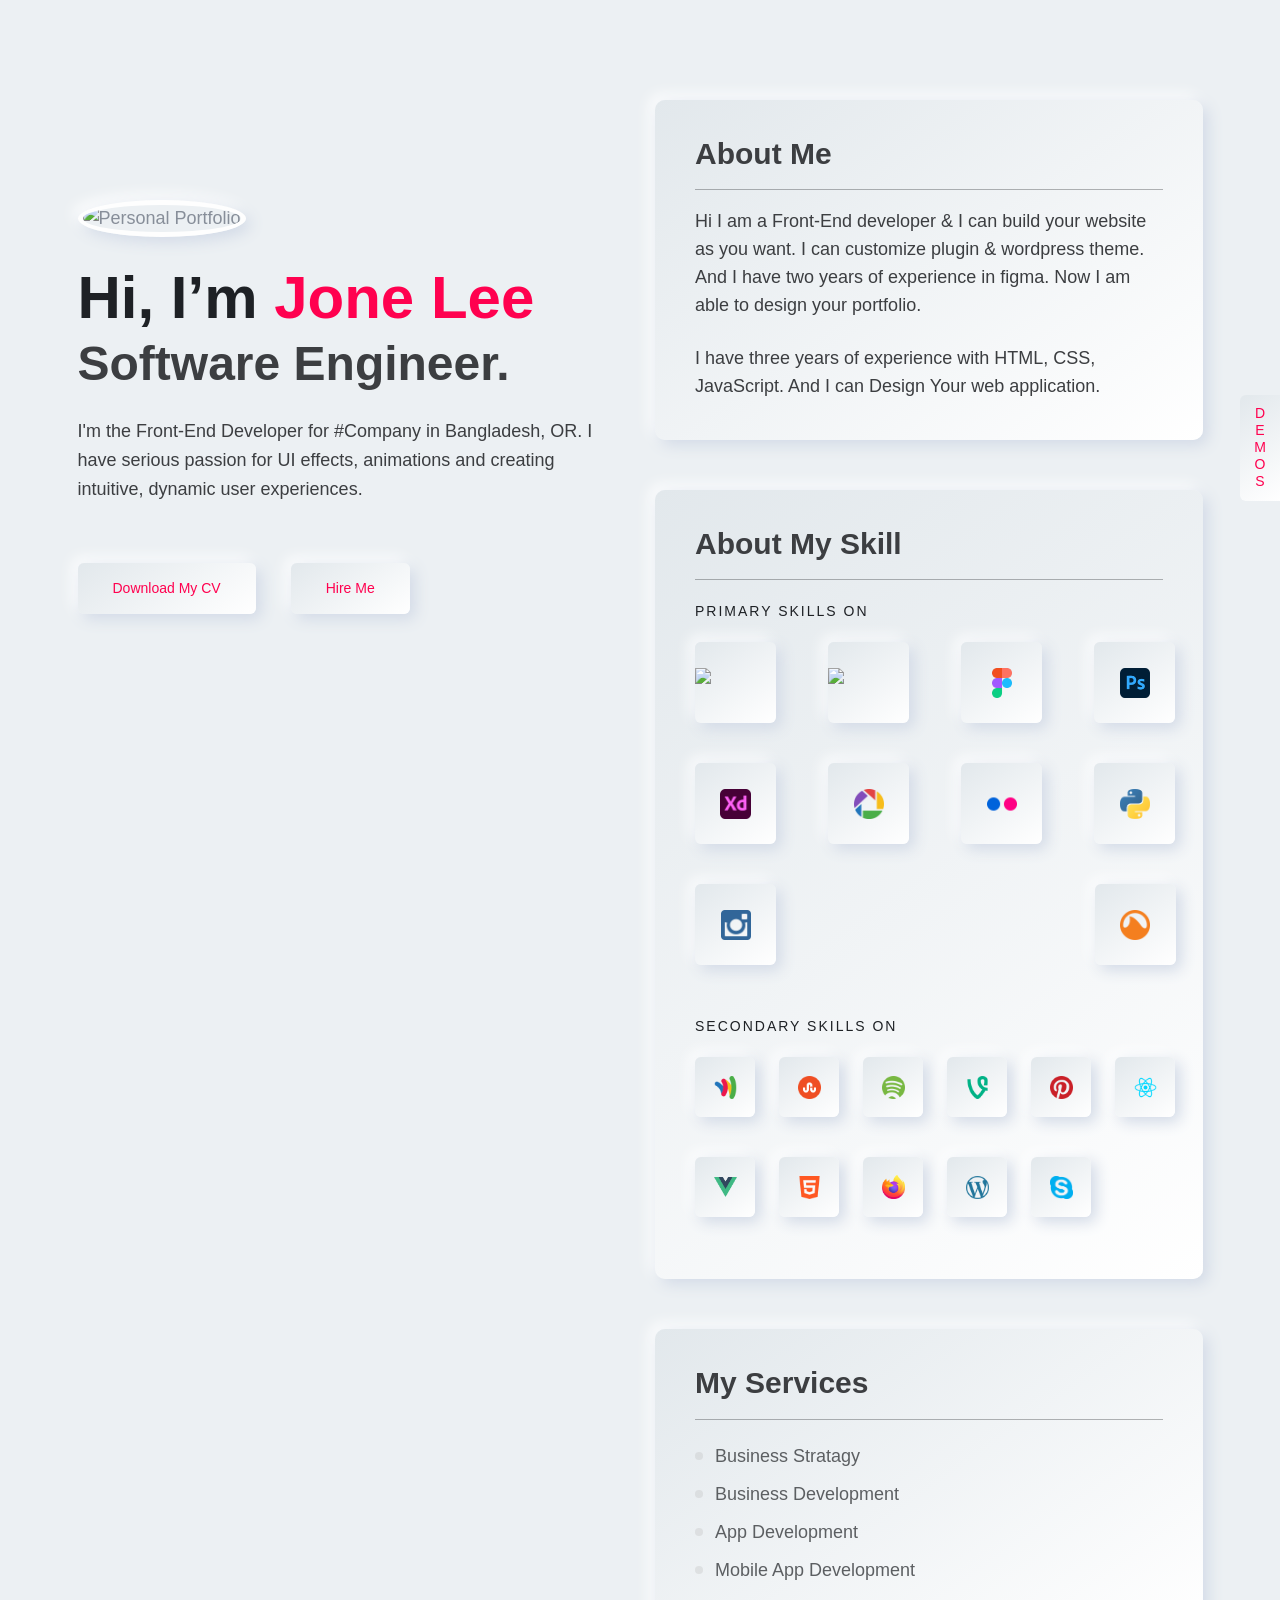
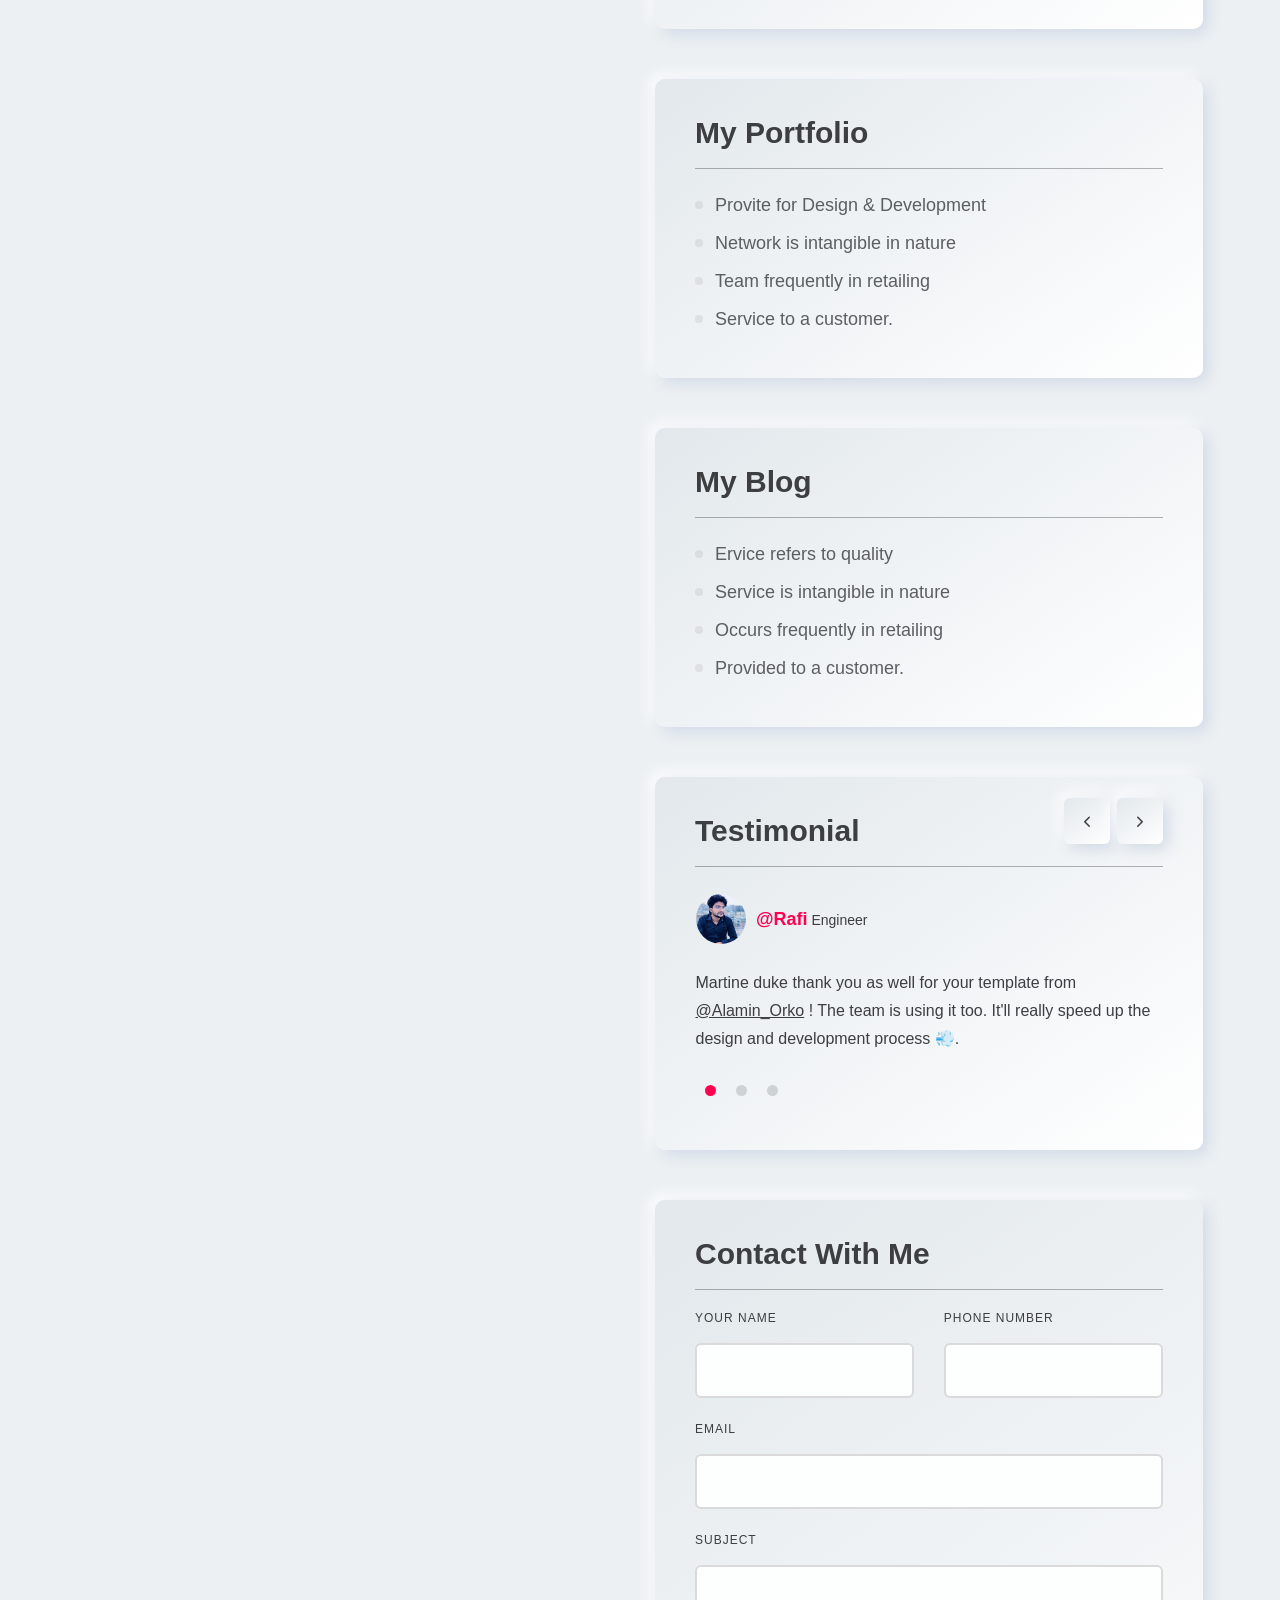
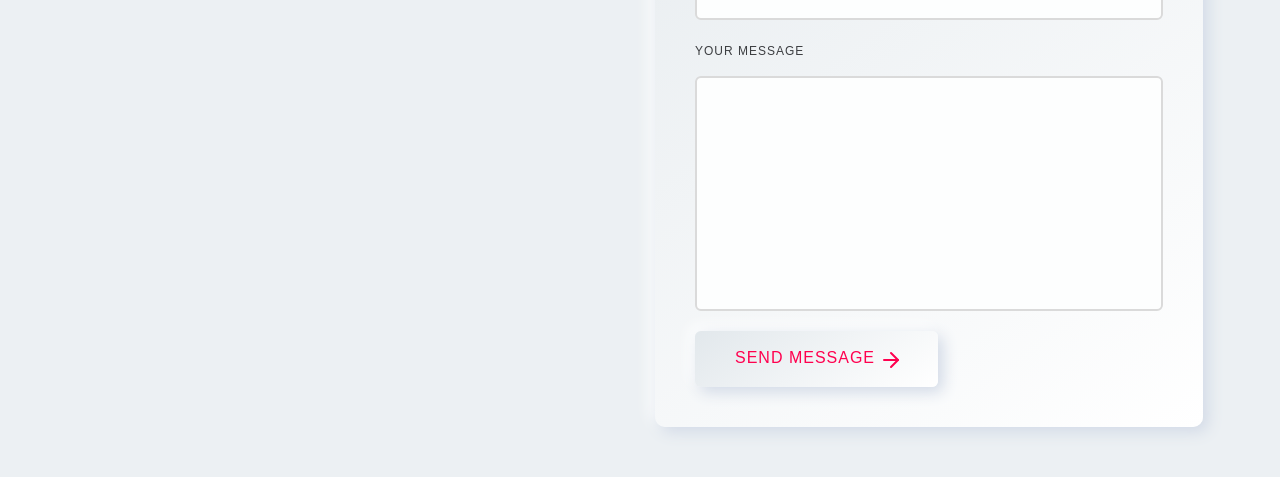
==== home-freelancer-white-version.html @ 8134e464 "initialise" ====
﻿<!DOCTYPE html>
<html lang="en">

<head>
    <meta charset="utf-8">
    <meta http-equiv="x-ua-compatible" content="ie=edge">
    <title>Home Freelancer || Inbio - Personal Portfolio Bootstrap-5 Template</title>
    <meta name="robots" content="noindex, follow">
    <meta name="description" content="">
    <meta name="viewport" content="width=device-width, initial-scale=1, shrink-to-fit=no">
    <!-- Favicon -->
    <link rel="shortcut icon" type="image/x-icon" href="assets/images/favicon.ico">
    <!-- CSS 
    ============================================ -->
    <link rel="stylesheet" href="assets/css/vendor/bootstrap.min.css">
    <link rel="stylesheet" href="assets/css/vendor/slick.css">
    <link rel="stylesheet" href="assets/css/vendor/slick-theme.css">
    <link rel="stylesheet" href="assets/css/vendor/aos.css">
    <link rel="stylesheet" href="assets/css/plugins/feature.css">
    <!-- Style css -->
    <link rel="stylesheet" href="assets/css/style.css">
</head>

<body class="template-color-1 home-sticky spybody white-version" data-spy="scroll" data-target=".navbar-example2" data-offset="150">
    <main class="main-page-wrapper">
        <!-- start slider area -->
        <div class="rn-slider-area">
            <div class="container">
                <div class="row row--30 pt--100 pt_sm--50">
                    <div class="col-lg-6">
                        <div class="d-flex flex-wrap align-content-start h-100">
                            <div class="position-sticky sticky-top rbt-sticky-top-adjust-two">
                                <div class="banner-details-wrapper-sticky slide">
                                    <div class="thumbnail">
                                        <img src="assets/images/slider/banner-06.png" alt="Personal Portfolio">
                                    </div>
                                    <div class="banner-title-area pt--30">
                                        <h1 class="title">Hi, I’m <span>Jone Lee</span><br><span class="span"> Software
                                                Engineer.</span></h1>
                                        <p class="disc">I'm the Front-End Developer for #Company in Bangladesh, OR. I have serious passion for UI effects, animations and creating intuitive, dynamic user experiences.</p>
                                    </div>
                                    <div class="button-group text-center text-md-start pt--60 pt_md--40 pt_sm--40">
                                        <a class="rn-btn" href="#contacts"><span>Download My CV</span></a>
                                        <a class="rn-btn" href="#contacts"><span>Hire Me</span></a>
                                    </div>
                                </div>
                            </div>
                        </div>
                    </div>
                    <div class="col-lg-6">
                        <div class="sticky-home-wrapper">

                            <!-- about area -->
                            <div class="rn-about-area section-height">
                                <div class="inner">
                                    <h5 class="title">
                                        About Me
                                    </h5>
                                    <p class="about-disc">
                                        Hi I am a Front-End developer & I can build your website as you want.
                                        I can customize plugin & wordpress theme. And I have two years of experience in
                                        figma. Now I am able to design
                                        your portfolio.
                                    </p>
                                    <p class="about-disc">
                                        I have three years of experience with HTML, CSS, JavaScript. And I can Design
                                        Your
                                        web application.
                                    </p>
                                </div>
                            </div>
                            <!-- about area end -->

                            <!-- Start skiull area -->
                            <div class="rn-skill-area section-height">
                                <div class="inner slide">
                                    <h5 class="title">
                                        About My Skill
                                    </h5>
                                    <div class="skill-share-inner pt--100">
                                        <span class="title">Primary Skills on</span>
                                        <ul class="skill-share d-flex liststyle">
                                            <li><img src="assets/images/icons/icons-01.png" alt="Icons Images"></li>
                                            <li><img src="assets/images/icons/icons-02.png" alt="Icons Images"></li>
                                            <li><img src="assets/images/icons/icons-03.png" alt="Icons Images"></li>
                                            <li><img src="assets/images/icons/icons-04.png" alt="Icons Images"></li>
                                            <li><img src="assets/images/icons/icons-05.png" alt="Icons Images"></li>
                                            <li><img src="assets/images/icons/icons-06.png" alt="Icons Images"></li>
                                            <li><img src="assets/images/icons/icons-07.png" alt="Icons Images"></li>
                                            <li><img src="assets/images/icons/icons-08.png" alt="Icons Images"></li>
                                            <li><img src="assets/images/icons/icons-09.png" alt="Icons Images"></li>
                                            <li><img src="assets/images/icons/icons-10.png" alt="Icons Images"></li>
                                        </ul>
                                    </div>
                                    <div class="skill-share-inner skill-share-inner-width margin-top-25">
                                        <span class="title">Secondary Skills on</span>
                                        <ul class="skill-share d-flex liststyle">
                                            <li><img src="assets/images/icons/icons-11.png" alt="Icons Images"></li>
                                            <li><img src="assets/images/icons/icons-12.png" alt="Icons Images"></li>
                                            <li><img src="assets/images/icons/icons-13.png" alt="Icons Images"></li>
                                            <li><img src="assets/images/icons/icons-14.png" alt="Icons Images"></li>
                                            <li><img src="assets/images/icons/icons-15.png" alt="Icons Images"></li>
                                            <li><img src="assets/images/icons/icons-16.png" alt="Icons Images"></li>
                                            <li><img src="assets/images/icons/icons-17.png" alt="Icons Images"></li>
                                            <li><img src="assets/images/icons/icons-18.png" alt="Icons Images"></li>
                                            <li><img src="assets/images/icons/icons-19.png" alt="Icons Images"></li>
                                            <li><img src="assets/images/icons/icons-20.png" alt="Icons Images"></li>
                                            <li><img src="assets/images/icons/icons-21.png" alt="Icons Images"></li>
                                        </ul>
                                    </div>
                                </div>
                            </div>
                            <!-- End skiull area -->

                            <!-- start services area -->
                            <div data-aos="fade-left" data-aos-duration="500" data-aos-delay="200" data-aos-once="true" class="rn-skill-area single-card-sticky section-height">
                                <div class="inner">
                                    <h5 class="title">
                                        My Services
                                    </h5>
                                    <ul class="card-list">
                                        <li><a href="#">Business Stratagy <i data-feather="arrow-right"></i></a></li>
                                        <li><a href="#">Business Development<i data-feather="arrow-right"></i></a></li>
                                        <li><a href="#">App Development<i data-feather="arrow-right"></i></a></li>
                                        <li><a href="#">Mobile App Development<i data-feather="arrow-right"></i></a>
                                        </li>
                                    </ul>
                                </div>
                            </div>
                            <!-- End services area -->

                            <!-- start portfolio area -->
                            <div data-aos="fade-left" data-aos-duration="500" data-aos-delay="200" data-aos-once="true" class="rn-portfolio-area single-card-sticky section-height">
                                <div class="inner">
                                    <h5 class="title">
                                        My Portfolio
                                    </h5>
                                    <ul class="card-list">
                                        <li><a href="#">Provite for Design & Development <i data-feather="arrow-right"></i></a></li>
                                        <li><a href="#">Network is intangible in nature<i data-feather="arrow-right"></i></a></li>
                                        <li><a href="#">Team frequently in retailing<i data-feather="arrow-right"></i></a></li>
                                        <li><a href="#">Service to a customer.<i data-feather="arrow-right"></i></a></li>


                                    </ul>
                                </div>
                            </div>
                            <!-- End portfolio area -->

                            <!-- start blog area -->
                            <div data-aos="fade-left" data-aos-duration="500" data-aos-delay="200" data-aos-once="true" class="rn-blog-area single-card-sticky section-height">
                                <div class="inner">
                                    <h5 class="title">
                                        My Blog
                                    </h5>
                                    <ul class="card-list">
                                        <li><a href="#">Ervice refers to quality<i data-feather="arrow-right"></i></a></li>
                                        <li><a href="#">Service is intangible in nature<i data-feather="arrow-right"></i></a></li>
                                        <li><a href="#">Occurs frequently in retailing<i data-feather="arrow-right"></i></a></li>
                                        <li><a href="#">Provided to a customer.<i data-feather="arrow-right"></i></a></li>
                                    </ul>
                                </div>
                            </div>
                            <!-- End blog area -->

                            <!-- start testimonial area -->
                            <div data-aos="fade-left" data-aos-duration="500" data-aos-delay="200" data-aos-once="true" class="rn-testimonial-area testimonial-style-2 section-height">
                                <div class="inner">
                                    <h5 class="title">
                                        Testimonial
                                    </h5>

                                    <!-- carousel area Start -->
                                    <div class="rn-testimonial-carousel testimonial-item-one rn-slick-dot-style dot-position-left slick-arrow-style-one arrow-top-align">

                                        <!-- Start Single Testimonial  -->
                                        <div class="testimonial-inner">
                                            <div class="testimonial-header">
                                                <div class="thumbnail">
                                                    <img src="assets/images/client/testimonial-3.jpg" alt="client-image">
                                                </div>
                                                <h5 class="ts-header">
                                                    <span class="text-color-primary">@Rafi</span> Engineer
                                                </h5>
                                            </div>
                                            <div class="testimonial-body">
                                                <p class="discription">Martine duke thank you as well for your
                                                    template from <span>@Alamin_Orko</span> ! The team is using
                                                    it too. It'll
                                                    really speed up the design and development process 💨.</p>
                                            </div>
                                        </div>
                                        <!-- End Single Testimonial  -->

                                        <!-- Start Single Testimonial  -->
                                        <div class="testimonial-inner">
                                            <div class="testimonial-header">
                                                <div class="thumbnail">
                                                    <img src="assets/images/client/testimonial-3.jpg" alt="client-image">
                                                </div>
                                                <h5 class="ts-header">
                                                    <span class="text-color-primary">@Nipa</span> Tech
                                                </h5>
                                            </div>
                                            <div class="testimonial-body">
                                                <p class="discription">Martine duke thank you as well for your
                                                    template from <span>@Alamin_Orko</span> ! The team is using
                                                    it too. It'll
                                                    really speed up the design and development process 💨.</p>
                                            </div>
                                        </div>
                                        <!-- End Single Testimonial  -->

                                        <!-- Start Single Testimonial  -->
                                        <div class="testimonial-inner">
                                            <div class="testimonial-header">
                                                <div class="thumbnail">
                                                    <img src="assets/images/client/testimonial-3.jpg" alt="client-image">
                                                </div>
                                                <h5 class="ts-header">
                                                    <span class="text-color-primary">@Web</span> know
                                                </h5>
                                            </div>
                                            <div class="testimonial-body">
                                                <p class="discription">Martine duke thank you as well for your
                                                    template from <span>@Alamin_Orko</span> ! The team is using
                                                    it too. It'll
                                                    really speed up the design and development process 💨.</p>
                                            </div>
                                        </div>
                                        <!-- End Single Testimonial  -->

                                    </div>
                                    <!-- carousel area End -->
                                </div>
                            </div>
                            <!-- End testimonial area -->

                            <!-- Start contact area -->
                            <div data-aos="fade-left" data-aos-duration="500" data-aos-delay="200" data-aos-once="true" class="rn-contact-area section-height">
                                <div class="inner">
                                    <h5 class="title">
                                        Contact With Me
                                    </h5>
                                    <!-- Form area Srart -->
                                    <div class="contact-form-wrapper">
                                        <div class="introduce">
                                            <div class="row">

                                                <div class="col-lg-6">
                                                    <div class="form-group">
                                                        <label for="name">Your Name</label>
                                                        <input class="form-control form-control-lg" name="name" id="name" type="text">
                                                    </div>
                                                </div>

                                                <div class="col-lg-6">
                                                    <div class="form-group">
                                                        <label for="phone">Phone Number</label>
                                                        <input class="form-control" name="phone" id="phone" type="text">
                                                    </div>
                                                </div>

                                                <div class="col-lg-12">
                                                    <div class="form-group">
                                                        <label for="email">Email</label>
                                                        <input class="form-control form-control-sm" id="email" name="email" type="email">
                                                    </div>
                                                </div>
                                                <div class="col-lg-12">
                                                    <div class="form-group">
                                                        <label for="subject">subject</label>
                                                        <input class="form-control form-control-sm" id="subject" name="subject" type="text">
                                                    </div>
                                                </div>
                                                <div class="col-lg-12">
                                                    <div class="form-group">
                                                        <label for="message">Your Message</label>
                                                        <textarea name="message" id="message" cols="30" rows="10"></textarea>
                                                    </div>
                                                </div>
                                                <div class="col-lg-12">
                                                    <a href="#" class="rn-btn">
                                                        <span>SEND MESSAGE</span>
                                                        <svg xmlns="http://www.w3.org/2000/svg" width="24" height="24" viewbox="0 0 24 24" fill="none" stroke="currentColor" stroke-width="2" stroke-linecap="round" stroke-linejoin="round" class="feather feather-arrow-right">
                                                            <line x1="5" y1="12" x2="19" y2="12"></line>
                                                            <polyline points="12 5 19 12 12 19"></polyline>
                                                        </svg>
                                                    </a>
                                                </div>
                                            </div>
                                        </div>
                                    </div>
                                    <!-- Form area End -->
                                </div>
                            </div>
                            <!-- End contact area -->

                        </div>
                    </div>
                </div>
            </div>
        </div>
        <!-- End slider area -->

        <!-- Back to  top Start -->
        <div class="backto-top">
            <div>
                <i data-feather="arrow-up"></i>
            </div>
        </div>
        <!-- Back to top end -->

        <!-- Start Right Demo  -->
        <div class="rn-right-demo">
            <button class="demo-button">
                <span class="text">Demos</span>
            </button>
        </div>
        <!-- End Right Demo  -->

        <!-- Start Modal Area  -->
        <div class="demo-modal-area">
            <div class="wrapper">
                <div class="close-icon">
                    <button class="demo-close-btn"><span class="feather-x"></span></button>
                </div>
                <div class="rn-modal-inner">
                    <div class="demo-top text-center">
                        <h4 class="title">InBio</h4>
                        <p class="subtitle">Its a personal portfolio template. You can built any personal website easily.</p>
                    </div>
                    <ul class="popuptab-area nav nav-tabs" id="popuptab" role="tablist">
                        <li class="nav-item">
                            <a class="nav-link active demo-dark" id="demodark-tab" data-bs-toggle="tab" href="#demodark" role="tab" aria-controls="demodark" aria-selected="true">Dark Demo</a>
                        </li>
                        <li class="nav-item">
                            <a class="nav-link demo-light" id="demolight-tab" data-bs-toggle="tab" href="#demolight" role="tab" aria-controls="demolight" aria-selected="false">Light Demo</a>
                        </li>
                    </ul>
                    <div class="tab-content" id="popuptabContent">
                        <div class="tab-pane show active" id="demodark" role="tabpanel" aria-labelledby="demodark-tab">
                            <div class="content">
                                <div class="row">

                                    <!-- Start Single Content  -->
                                    <div class="col-lg-4 col-md-6 col-12">
                                        <div class="single-demo">
                                            <div class="inner">
                                                <div class="thumbnail">
                                                    <a href="index.html">
                                                        <img class="w-100" src="assets/images/demo/main-demo.png" alt="Personal Portfolio">
                                                        <span class="overlay-content">
                                                    <span class="overlay-text">View Demo <i class="feather-external-link"></i></span>
                                                        </span>
                                                    </a>
                                                </div>
                                                <div class="inner">
                                                    <h3 class="title"><a href="index.html">Main Demo</a></h3>
                                                </div>
                                            </div>
                                        </div>
                                    </div>
                                    <!-- End Single Content  -->

                                    <!-- Start Single Content  -->
                                    <div class="col-lg-4 col-md-6 col-12">
                                        <div class="single-demo">
                                            <div class="inner badge-2">
                                                <div class="thumbnail">
                                                    <a href="index-technician.html">
                                                        <img class="w-100" src="assets/images/demo/index-technician.png" alt="Personal Portfolio">
                                                        <span class="overlay-content">
                                                    <span class="overlay-text">View Demo <i class="feather-external-link"></i></span>
                                                        </span>
                                                    </a>
                                                </div>
                                                <div class="inner">
                                                    <h3 class="title"><a href="index-technician.html">Technician</a></h3>
                                                </div>
                                            </div>
                                        </div>
                                    </div>
                                    <!-- End Single Content  -->

                                    <!-- Start Single Content  -->
                                    <div class="col-lg-4 col-md-6 col-12">
                                        <div class="single-demo">
                                            <div class="inner badge-2">
                                                <div class="thumbnail">
                                                    <a href="index-model.html">
                                                        <img class="w-100" src="assets/images/demo/home-model-v2.png" alt="Personal Portfolio">
                                                        <span class="overlay-content">
                                                    <span class="overlay-text">View Demo <i class="feather-external-link"></i></span>
                                                        </span>
                                                    </a>
                                                </div>
                                                <div class="inner">
                                                    <h3 class="title"><a href="index-model.html">Model</a></h3>
                                                </div>
                                            </div>
                                        </div>
                                    </div>
                                    <!-- End Single Content  -->

                                    <!-- Start Single Content  -->
                                    <div class="col-lg-4 col-md-6 col-12">
                                        <div class="single-demo">
                                            <div class="inner badge-1">
                                                <div class="thumbnail">
                                                    <a href="home-consulting.html">
                                                        <img class="w-100" src="assets/images/demo/home-consulting.png" alt="Personal Portfolio">
                                                        <span class="overlay-content">
                                                    <span class="overlay-text">View Demo <i class="feather-external-link"></i></span>
                                                        </span>
                                                    </a>
                                                </div>
                                                <div class="inner">
                                                    <h3 class="title"><a href="home-consulting.html">Consulting</a></h3>
                                                </div>
                                            </div>
                                        </div>
                                    </div>
                                    <!-- End Single Content  -->

                                    <!-- Start Single Content  -->
                                    <div class="col-lg-4 col-md-6 col-12">
                                        <div class="single-demo">
                                            <div class="inner badge-1">
                                                <div class="thumbnail">
                                                    <a href="fashion-designer.html">
                                                        <img class="w-100" src="assets/images/demo/fashion-designer.png" alt="Personal Portfolio">
                                                        <span class="overlay-content">
                                                    <span class="overlay-text">View Demo <i class="feather-external-link"></i></span>
                                                        </span>
                                                    </a>
                                                </div>
                                                <div class="inner">
                                                    <h3 class="title"><a href="fashion-designer.html">Fashion Designer</a></h3>
                                                </div>
                                            </div>
                                        </div>
                                    </div>
                                    <!-- End Single Content  -->

                                    <!-- Start Single Content  -->
                                    <div class="col-lg-4 col-md-6 col-12">
                                        <div class="single-demo">
                                            <div class="inner">
                                                <div class="thumbnail">
                                                    <a href="index-developer.html">
                                                        <img class="w-100" src="assets/images/demo/developer.png" alt="Personal Portfolio">
                                                        <span class="overlay-content">
                                                    <span class="overlay-text">View Demo <i class="feather-external-link"></i></span>
                                                        </span>
                                                    </a>
                                                </div>
                                                <div class="inner">
                                                    <h3 class="title"><a href="index-developer.html">Developer</a></h3>
                                                </div>
                                            </div>
                                        </div>
                                    </div>
                                    <!-- End Single Content  -->

                                    <!-- Start Single Content  -->
                                    <div class="col-lg-4 col-md-6 col-12">
                                        <div class="single-demo">
                                            <div class="inner">
                                                <div class="thumbnail">
                                                    <a href="instructor-fitness.html">
                                                        <img class="w-100" src="assets/images/demo/instructor-fitness.png" alt="Personal Portfolio">
                                                        <span class="overlay-content">
                                                    <span class="overlay-text">View Demo <i class="feather-external-link"></i></span>
                                                        </span>
                                                    </a>
                                                </div>
                                                <div class="inner">
                                                    <h3 class="title"><a href="instructor-fitness.html">Fitness Instructor</a></h3>
                                                </div>
                                            </div>
                                        </div>
                                    </div>
                                    <!-- End Single Content  -->
                                    <!-- Start Single Content  -->
                                    <div class="col-lg-4 col-md-6 col-12">
                                        <div class="single-demo">
                                            <div class="inner badge-1">
                                                <div class="thumbnail">
                                                    <a href="home-web-Developer.html">
                                                        <img class="w-100" src="assets/images/demo/home-model.png" alt="Personal Portfolio">
                                                        <span class="overlay-content">
                                                    <span class="overlay-text">View Demo <i class="feather-external-link"></i></span>
                                                        </span>
                                                    </a>
                                                </div>
                                                <div class="inner">
                                                    <h3 class="title"><a href="home-web-Developer.html">Web Developer</a></h3>
                                                </div>
                                            </div>
                                        </div>
                                    </div>
                                    <!-- End Single Content  -->

                                    <!-- Start Single Content  -->
                                    <div class="col-lg-4 col-md-6 col-12">
                                        <div class="single-demo">
                                            <div class="inner">
                                                <div class="thumbnail">
                                                    <a href="home-designer.html">
                                                        <img class="w-100" src="assets/images/demo/home-video.png" alt="Personal Portfolio">
                                                        <span class="overlay-content">
                                                    <span class="overlay-text">View Demo <i class="feather-external-link"></i></span>
                                                        </span>
                                                    </a>
                                                </div>
                                                <div class="inner">
                                                    <h3 class="title"><a href="home-designer.html">Designer</a></h3>
                                                </div>
                                            </div>
                                        </div>
                                    </div>
                                    <!-- End Single Content  -->

                                    <!-- Start Single Content  -->
                                    <div class="col-lg-4 col-md-6 col-12">
                                        <div class="single-demo">
                                            <div class="inner">
                                                <div class="thumbnail">
                                                    <a href="home-content-writer.html">
                                                        <img class="w-100" src="assets/images/demo/text-rotet.png" alt="Personal Portfolio">
                                                        <span class="overlay-content">
                                                    <span class="overlay-text">View Demo <i class="feather-external-link"></i></span>
                                                        </span>
                                                    </a>
                                                </div>
                                                <div class="inner">
                                                    <h3 class="title"><a href="home-content-writer.html">Content Writter</a></h3>
                                                </div>
                                            </div>
                                        </div>
                                    </div>
                                    <!-- End Single Content  -->

                                    <!-- Start Single Content  -->
                                    <div class="col-lg-4 col-md-6 col-12">
                                        <div class="single-demo">
                                            <div class="inner">
                                                <div class="thumbnail">
                                                    <a href="home-instructor.html">
                                                        <img class="w-100" src="assets/images/demo/index-boxed.png" alt="Personal Portfolio">
                                                        <span class="overlay-content">
                                                    <span class="overlay-text">View Demo <i class="feather-external-link"></i></span>
                                                        </span>
                                                    </a>
                                                </div>
                                                <div class="inner">
                                                    <h3 class="title"><a href="home-instructor.html">Instructor</a></h3>
                                                </div>
                                            </div>
                                        </div>
                                    </div>
                                    <!-- End Single Content  -->

                                    <!-- Start Single Content  -->
                                    <div class="col-lg-4 col-md-6 col-12">
                                        <div class="single-demo">
                                            <div class="inner">
                                                <div class="thumbnail">
                                                    <a href="home-freelancer.html">
                                                        <img class="w-100" src="assets/images/demo/home-sticky.png" alt="Personal Portfolio">
                                                        <span class="overlay-content">
                                                    <span class="overlay-text">View Demo <i class="feather-external-link"></i></span>
                                                        </span>
                                                    </a>
                                                </div>
                                                <div class="inner">
                                                    <h3 class="title"><a href="home-freelancer.html">Freelancer</a></h3>
                                                </div>
                                            </div>
                                        </div>
                                    </div>
                                    <!-- End Single Content  -->

                                    <!-- Start Single Content  -->
                                    <div class="col-lg-4 col-md-6 col-12">
                                        <div class="single-demo">
                                            <div class="inner">
                                                <div class="thumbnail">
                                                    <a href="home-photographer.html">
                                                        <img class="w-100" src="assets/images/demo/index-bg-image.png" alt="Personal Portfolio">
                                                        <span class="overlay-content">
                                                    <span class="overlay-text">View Demo <i class="feather-external-link"></i></span>
                                                        </span>
                                                    </a>
                                                </div>
                                                <div class="inner">
                                                    <h3 class="title"><a href="home-photographer.html">Photographer</a>
                                                    </h3>
                                                </div>
                                            </div>
                                        </div>
                                    </div>
                                    <!-- End Single Content  -->

                                    <!-- Start Single Content  -->
                                    <div class="col-lg-4 col-md-6 col-12">
                                        <div class="single-demo">
                                            <div class="inner">
                                                <div class="thumbnail">
                                                    <a href="index-politician.html">
                                                        <img class="w-100" src="assets/images/demo/front-end.png" alt="Personal Portfolio">
                                                        <span class="overlay-content">
                                                    <span class="overlay-text">View Demo <i class="feather-external-link"></i></span>
                                                        </span>
                                                    </a>
                                                </div>
                                                <div class="inner">
                                                    <h3 class="title"><a href="index-politician.html">Politician</a></h3>
                                                </div>
                                            </div>
                                        </div>
                                    </div>
                                    <!-- End Single Content  -->

                                    <!-- Start Single Content  -->
                                    <div class="col-lg-4 col-md-6 col-12">
                                        <div class="single-demo coming-soon">
                                            <div class="inner">
                                                <div class="thumbnail">
                                                    <a href="#">
                                                        <img class="w-100" src="assets/images/demo/coming-soon.png" alt="Personal Portfolio">
                                                    </a>
                                                </div>
                                                <div class="inner">
                                                    <h3 class="title"><a href="#">Accountant</a></h3>
                                                </div>
                                            </div>
                                        </div>
                                    </div>
                                    <!-- End Single Content  -->

                                </div>
                            </div>
                        </div>


                        <div class="tab-pane" id="demolight" role="tabpanel" aria-labelledby="demolight-tab">
                            <div class="content">
                                <div class="row">

                                    <!-- Start Single Content  -->
                                    <div class="col-lg-4 col-md-6 col-12">
                                        <div class="single-demo">
                                            <div class="inner">
                                                <div class="thumbnail">
                                                    <a href="index-white-version.html">
                                                        <img class="w-100" src="assets/images/demo/main-demo-white-version.png" alt="Personal Portfolio">
                                                        <span class="overlay-content">
                                                    <span class="overlay-text">View Demo <i class="feather-external-link"></i></span>
                                                        </span>
                                                    </a>
                                                </div>
                                                <div class="inner">
                                                    <h3 class="title"><a href="index-white-version.html">Main Demo</a></h3>
                                                </div>
                                            </div>
                                        </div>
                                    </div>
                                    <!-- End Single Content  -->

                                    <!-- Start Single Content  -->
                                    <div class="col-lg-4 col-md-6 col-12">
                                        <div class="single-demo">
                                            <div class="inner badge-2">
                                                <div class="thumbnail">
                                                    <a href="index-technician-white-version.html">
                                                        <img class="w-100" src="assets/images/demo/index-technician-white-version.png" alt="Personal Portfolio">
                                                        <span class="overlay-content">
                                                    <span class="overlay-text">View Demo <i class="feather-external-link"></i></span>
                                                        </span>
                                                    </a>
                                                </div>
                                                <div class="inner">
                                                    <h3 class="title"><a href="index-technician-white-version.html">Technician</a></h3>
                                                </div>
                                            </div>
                                        </div>
                                    </div>
                                    <!-- End Single Content  -->

                                    <!-- Start Single Content  -->
                                    <div class="col-lg-4 col-md-6 col-12">
                                        <div class="single-demo">
                                            <div class="inner badge-2">
                                                <div class="thumbnail">
                                                    <a href="index-model-white-version.html">
                                                        <img class="w-100" src="assets/images/demo/home-model-v2-white.png" alt="Personal Portfolio">
                                                        <span class="overlay-content">
                                                    <span class="overlay-text">View Demo <i class="feather-external-link"></i></span>
                                                        </span>
                                                    </a>
                                                </div>
                                                <div class="inner">
                                                    <h3 class="title"><a href="index-model-white-version.html">Model</a></h3>
                                                </div>
                                            </div>
                                        </div>
                                    </div>
                                    <!-- End Single Content  -->

                                    <!-- Start Single Content  -->
                                    <div class="col-lg-4 col-md-6 col-12">
                                        <div class="single-demo">
                                            <div class="inner badge-1">
                                                <div class="thumbnail">
                                                    <a href="home-consulting-white-version.html">
                                                        <img class="w-100" src="assets/images/demo/home-consulting-white-version.png" alt="Personal Portfolio">
                                                        <span class="overlay-content">
                                                    <span class="overlay-text">View Demo <i class="feather-external-link"></i></span>
                                                        </span>
                                                    </a>
                                                </div>
                                                <div class="inner">
                                                    <h3 class="title"><a href="home-consulting-white-version.html">Consulting</a>
                                                    </h3>
                                                </div>
                                            </div>
                                        </div>
                                    </div>
                                    <!-- End Single Content  -->

                                    <!-- Start Single Content  -->
                                    <div class="col-lg-4 col-md-6 col-12">
                                        <div class="single-demo">
                                            <div class="inner badge-1">
                                                <div class="thumbnail">
                                                    <a href="fashion-designer-white-version.html">
                                                        <img class="w-100" src="assets/images/demo/fashion-designer-white-version.png" alt="Personal Portfolio">
                                                        <span class="overlay-content">
                                                    <span class="overlay-text">View Demo <i class="feather-external-link"></i></span>
                                                        </span>
                                                    </a>
                                                </div>
                                                <div class="inner">
                                                    <h3 class="title"><a href="fashion-designer-white-version.html">Fashion Designer</a>
                                                    </h3>
                                                </div>
                                            </div>
                                        </div>
                                    </div>
                                    <!-- End Single Content  -->

                                    <!-- Start Single Content  -->
                                    <div class="col-lg-4 col-md-6 col-12">
                                        <div class="single-demo">
                                            <div class="inner">
                                                <div class="thumbnail">
                                                    <a href="index-developer-white-version.html">
                                                        <img class="w-100" src="assets/images/demo/developer-white-version.png" alt="Personal Portfolio">
                                                        <span class="overlay-content">
                                                    <span class="overlay-text">View Demo <i class="feather-external-link"></i></span>
                                                        </span>
                                                    </a>
                                                </div>
                                                <div class="inner">
                                                    <h3 class="title"><a href="index-developer-white-version.html">Developer</a>
                                                    </h3>
                                                </div>
                                            </div>
                                        </div>
                                    </div>
                                    <!-- End Single Content  -->
                                    <!-- Start Single Content  -->
                                    <div class="col-lg-4 col-md-6 col-12">
                                        <div class="single-demo">
                                            <div class="inner">
                                                <div class="thumbnail">
                                                    <a href="instructor-fitness-white-version.html">
                                                        <img class="w-100" src="assets/images/demo/instructor-fitness-white-version.png" alt="Personal Portfolio">
                                                        <span class="overlay-content">
                                                    <span class="overlay-text">View Demo <i class="feather-external-link"></i></span>
                                                        </span>
                                                    </a>
                                                </div>
                                                <div class="inner">
                                                    <h3 class="title"><a href="instructor-fitness-white-version.html">Fitness Instructor</a>
                                                    </h3>
                                                </div>
                                            </div>
                                        </div>
                                    </div>
                                    <!-- End Single Content  -->
                                    <!-- Start Single Content  -->
                                    <div class="col-lg-4 col-md-6 col-12">
                                        <div class="single-demo">
                                            <div class="inner badge-1">
                                                <div class="thumbnail">
                                                    <a href="home-web-developer-white-version.html">
                                                        <img class="w-100" src="assets/images/demo/home-model-white-version.png" alt="Personal Portfolio">
                                                        <span class="overlay-content">
                                                    <span class="overlay-text">View Demo <i class="feather-external-link"></i></span>
                                                        </span>
                                                    </a>
                                                </div>
                                                <div class="inner">
                                                    <h3 class="title"><a href="home-web-developer-white-version.html">Web Developer</a>
                                                    </h3>
                                                </div>
                                            </div>
                                        </div>
                                    </div>
                                    <!-- End Single Content  -->

                                    <!-- Start Single Content  -->
                                    <div class="col-lg-4 col-md-6 col-12">
                                        <div class="single-demo">
                                            <div class="inner">
                                                <div class="thumbnail">
                                                    <a href="home-designer-white-version.html">
                                                        <img class="w-100" src="assets/images/demo/home-video-white-version.png" alt="Personal Portfolio">
                                                        <span class="overlay-content">
                                                    <span class="overlay-text">View Demo <i class="feather-external-link"></i></span>
                                                        </span>
                                                    </a>
                                                </div>
                                                <div class="inner">
                                                    <h3 class="title"><a href="home-designer-white-version.html">Designer</a>
                                                    </h3>
                                                </div>
                                            </div>
                                        </div>
                                    </div>
                                    <!-- End Single Content  -->

                                    <!-- Start Single Content  -->
                                    <div class="col-lg-4 col-md-6 col-12">
                                        <div class="single-demo">
                                            <div class="inner">
                                                <div class="thumbnail">
                                                    <a href="home-content-writer-white-version.html">
                                                        <img class="w-100" src="assets/images/demo/text-rotet-white-version.png" alt="Personal Portfolio">
                                                        <span class="overlay-content">
                                                    <span class="overlay-text">View Demo <i class="feather-external-link"></i></span>
                                                        </span>
                                                    </a>
                                                </div>
                                                <div class="inner">
                                                    <h3 class="title"><a href="home-content-writer-white-version.html">Content
                                                            Writter</a></h3>
                                                </div>
                                            </div>
                                        </div>
                                    </div>
                                    <!-- End Single Content  -->

                                    <!-- Start Single Content  -->
                                    <div class="col-lg-4 col-md-6 col-12">
                                        <div class="single-demo">
                                            <div class="inner">
                                                <div class="thumbnail">
                                                    <a href="home-instructor-white-version.html">
                                                        <img class="w-100" src="assets/images/demo/index-boxed-white-version.png" alt="Personal Portfolio">
                                                        <span class="overlay-content">
                                                    <span class="overlay-text">View Demo <i class="feather-external-link"></i></span>
                                                        </span>
                                                    </a>
                                                </div>
                                                <div class="inner">
                                                    <h3 class="title"><a href="home-instructor-white-version.html">Instructor</a></h3>
                                                </div>
                                            </div>
                                        </div>
                                    </div>
                                    <!-- End Single Content  -->

                                    <!-- Start Single Content  -->
                                    <div class="col-lg-4 col-md-6 col-12">
                                        <div class="single-demo">
                                            <div class="inner">
                                                <div class="thumbnail">
                                                    <a href="home-freelancer-white-version.html">
                                                        <img class="w-100" src="assets/images/demo/home-sticky-white-version.png" alt="Personal Portfolio">
                                                        <span class="overlay-content">
                                                    <span class="overlay-text">View Demo <i class="feather-external-link"></i></span>
                                                        </span>
                                                    </a>
                                                </div>
                                                <div class="inner">
                                                    <h3 class="title"><a href="home-freelancer-white-version.html">Freelancer</a></h3>
                                                </div>
                                            </div>
                                        </div>
                                    </div>
                                    <!-- End Single Content  -->

                                    <!-- Start Single Content  -->
                                    <div class="col-lg-4 col-md-6 col-12">
                                        <div class="single-demo">
                                            <div class="inner">
                                                <div class="thumbnail">
                                                    <a href="home-photographer-white-version.html">
                                                        <img class="w-100" src="assets/images/demo/index-bg-image-white-version.png" alt="Personal Portfolio">
                                                        <span class="overlay-content">
                                                    <span class="overlay-text">View Demo <i class="feather-external-link"></i></span>
                                                        </span>
                                                    </a>
                                                </div>
                                                <div class="inner">
                                                    <h3 class="title"><a href="home-photographer-white-version.html">Photographer</a></h3>
                                                </div>
                                            </div>
                                        </div>
                                    </div>
                                    <!-- End Single Content  -->

                                    <!-- Start Single Content  -->
                                    <div class="col-lg-4 col-md-6 col-12">
                                        <div class="single-demo">
                                            <div class="inner">
                                                <div class="thumbnail">
                                                    <a href="index-politician-white-version.html">
                                                        <img class="w-100" src="assets/images/demo/front-end-white-version.png" alt="Personal Portfolio">
                                                        <span class="overlay-content">
                                                    <span class="overlay-text">View Demo <i class="feather-external-link"></i></span>
                                                        </span>
                                                    </a>
                                                </div>
                                                <div class="inner">
                                                    <h3 class="title"><a href="index-politician-white-version.html">Politician</a></h3>
                                                </div>
                                            </div>
                                        </div>
                                    </div>
                                    <!-- End Single Content  -->

                                    <!-- Start Single Content  -->
                                    <div class="col-lg-4 col-md-6 col-12">
                                        <div class="single-demo coming-soon">
                                            <div class="inner">
                                                <div class="thumbnail">
                                                    <a href="#">
                                                        <img class="w-100" src="assets/images/demo/coming-soon.png" alt="Personal Portfolio">
                                                    </a>
                                                </div>
                                                <div class="inner">
                                                    <h3 class="title"><a href="#">Accountant</a></h3>
                                                </div>
                                            </div>
                                        </div>
                                    </div>
                                    <!-- End Single Content  -->

                                </div>
                            </div>
                        </div>
                    </div>
                </div>
            </div>
        </div>
        <!-- End Modal Area  -->
    </main>
    <!-- JS ============================================ -->
    <script src="assets/js/vendor/jquery.js"></script>
    <script src="assets/js/vendor/modernizer.min.js"></script>
    <script src="assets/js/vendor/feather.min.js"></script>
    <script src="assets/js/vendor/slick.min.js"></script>
    <script src="assets/js/vendor/bootstrap.js"></script>
    <script src="assets/js/vendor/text-type.js"></script>
    <script src="assets/js/vendor/wow.js"></script>
    <script src="assets/js/vendor/aos.js"></script>
    <script src="assets/js/vendor/particles.js"></script>
    <script src="assets/js/vendor/jquery-one-page-nav.js"></script>
    <!-- main JS -->
    <script src="assets/js/main.js"></script>
<script defer="" src="../../beacon.min.js/v833ccba57c9e4d2798f2e76cebdd09a11778172276447" integrity="sha512-57MDmcccJXYtNnH+ZiBwzC4jb2rvgVCEokYN+L/nLlmO8rfYT/gIpW2A569iJ/3b+0UEasghjuZH/ma3wIs/EQ==" data-cf-beacon='{"version":"2024.11.0","token":"25a8d25ee303476fa178123446f2baab","r":1,"server_timing":{"name":{"cfCacheStatus":true,"cfEdge":true,"cfExtPri":true,"cfL4":true,"cfOrigin":true,"cfSpeedBrain":true},"location_startswith":null}}' crossorigin="anonymous"></script>
</body>

</html>
---- assets/css/plugins/feature.css ----
@font-face{font-family:'Feather';src:url('../../fonts/Feather.ttf') format('truetype'),url('../../fonts/Feather.woff') format('woff'),url('../../fonts/Feather.svg') format('svg');font-weight:normal;font-style:normal}[class^="feather-"],[class*=" feather-"]{font-family:'feather' !important;speak:none;font-style:normal;font-weight:normal;font-variant:normal;text-transform:none;line-height:1;-webkit-font-smoothing:antialiased;-moz-osx-font-smoothing:grayscale}.feather-activity:before{content:"\e900"}.feather-airplay:before{content:"\e901"}.feather-alecirclert-:before{content:"\e902"}.feather-alert-octagon:before{content:"\e903"}.feather-alert-triangle:before{content:"\e904"}.feather-align-center:before{content:"\e905"}.feather-align-justify:before{content:"\e906"}.feather-align-left:before{content:"\e907"}.feather-align-right:before{content:"\e908"}.feather-anchor:before{content:"\e909"}.feather-aperture:before{content:"\e90a"}.feather-archive:before{content:"\e90b"}.feather-arrow-down:before{content:"\e90c"}.feather-arrow-down-circle:before{content:"\e90d"}.feather-arrow-down-left:before{content:"\e90e"}.feather-arrow-down-right:before{content:"\e90f"}.feather-arrow-left:before{content:"\e910"}.feather-arrow-left-circle:before{content:"\e911"}.feather-arrow-right:before{content:"\e912"}.feather-arrow-right-circle:before{content:"\e913"}.feather-arrow-up:before{content:"\e914"}.feather-arrow-up-circle:before{content:"\e915"}.feather-arrow-up-left:before{content:"\e916"}.feather-arrow-up-right:before{content:"\e917"}.feather-at-sign:before{content:"\e918"}.feather-award:before{content:"\e919"}.feather-bar-chart:before{content:"\e91a"}.feather-bar-chart-2:before{content:"\e91b"}.feather-battery:before{content:"\e91c"}.feather-battery-charging:before{content:"\e91d"}.feather-bell:before{content:"\e91e"}.feather-bell-off:before{content:"\e91f"}.feather-bluetooth:before{content:"\e920"}.feather-bold:before{content:"\e921"}.feather-book:before{content:"\e922"}.feather-book-open:before{content:"\e923"}.feather-bookmark:before{content:"\e924"}.feather-box:before{content:"\e925"}.feather-briefcase:before{content:"\e926"}.feather-calendar:before{content:"\e927"}.feather-camera:before{content:"\e928"}.feather-camera-off:before{content:"\e929"}.feather-cast:before{content:"\e92a"}.feather-check:before{content:"\e92b"}.feather-check-circle:before{content:"\e92c"}.feather-check-square:before{content:"\e92d"}.feather-chevron-down:before{content:"\e92e"}.feather-chevron-left:before{content:"\e92f"}.feather-chevron-right:before{content:"\e930"}.feather-chevron-up:before{content:"\e931"}.feather-chevrons-down:before{content:"\e932"}.feather-chevrons-left:before{content:"\e933"}.feather-chevrons-right:before{content:"\e934"}.feather-chevrons-up:before{content:"\e935"}.feather-chrome:before{content:"\e936"}.feather-circle:before{content:"\e937"}.feather-clipboard:before{content:"\e938"}.feather-clock:before{content:"\e939"}.feather-cloud:before{content:"\e93a"}.feather-cloud-drizzle:before{content:"\e93b"}.feather-cloud-lightning:before{content:"\e93c"}.feather-cloud-off:before{content:"\e93d"}.feather-cloud-rain:before{content:"\e93e"}.feather-cloud-snow:before{content:"\e93f"}.feather-code:before{content:"\e940"}.feather-codepen:before{content:"\e941"}.feather-command:before{content:"\e942"}.feather-compass:before{content:"\e943"}.feather-copy:before{content:"\e944"}.feather-corner-down-left:before{content:"\e945"}.feather-corner-down-right:before{content:"\e946"}.feather-corner-left-down:before{content:"\e947"}.feather-corner-left-up:before{content:"\e948"}.feather-corner-right-down:before{content:"\e949"}.feather-corner-right-up:before{content:"\e94a"}.feather-corner-up-left:before{content:"\e94b"}.feather-corner-up-right:before{content:"\e94c"}.feather-cpu:before{content:"\e94d"}.feather-credit-card:before{content:"\e94e"}.feather-crop:before{content:"\e94f"}.feather-crosshair:before{content:"\e950"}.feather-database:before{content:"\e951"}.feather-delete:before{content:"\e952"}.feather-disc:before{content:"\e953"}.feather-dollar-sign:before{content:"\e954"}.feather-download:before{content:"\e955"}.feather-download-cloud:before{content:"\e956"}.feather-droplet:before{content:"\e957"}.feather-edit:before{content:"\e958"}.feather-edit-2:before{content:"\e959"}.feather-edit-3:before{content:"\e95a"}.feather-external-link:before{content:"\e95b"}.feather-eye:before{content:"\e95c"}.feather-eye-off:before{content:"\e95d"}.feather-facebook:before{content:"\e95e"}.feather-fast-forward:before{content:"\e95f"}.feather-feather:before{content:"\e960"}.feather-file:before{content:"\e961"}.feather-file-minus:before{content:"\e962"}.feather-file-plus:before{content:"\e963"}.feather-file-text:before{content:"\e964"}.feather-film:before{content:"\e965"}.feather-filter:before{content:"\e966"}.feather-flag:before{content:"\e967"}.feather-folder:before{content:"\e968"}.feather-folder-minus:before{content:"\e969"}.feather-folder-plus:before{content:"\e96a"}.feather-gift:before{content:"\e96b"}.feather-git-branch:before{content:"\e96c"}.feather-git-commit:before{content:"\e96d"}.feather-git-merge:before{content:"\e96e"}.feather-git-pull-request:before{content:"\e96f"}.feather-github:before{content:"\e970"}.feather-gitlab:before{content:"\e971"}.feather-globe:before{content:"\e972"}.feather-grid:before{content:"\e973"}.feather-hard-drive:before{content:"\e974"}.feather-hash:before{content:"\e975"}.feather-headphones:before{content:"\e976"}.feather-heart:before{content:"\e977"}.feather-help-circle:before{content:"\e978"}.feather-home:before{content:"\e979"}.feather-image:before{content:"\e97a"}.feather-inbox:before{content:"\e97b"}.feather-info:before{content:"\e97c"}.feather-instagram:before{content:"\e97d"}.feather-italic:before{content:"\e97e"}.feather-layers:before{content:"\e97f"}.feather-layout:before{content:"\e980"}.feather-life-buoy:before{content:"\e981"}.feather-link:before{content:"\e982"}.feather-link-2:before{content:"\e983"}.feather-linkedin:before{content:"\e984"}.feather-list:before{content:"\e985"}.feather-loader:before{content:"\e986"}.feather-lock:before{content:"\e987"}.feather-log-in:before{content:"\e988"}.feather-log-out:before{content:"\e989"}.feather-mail:before{content:"\e98a"}.feather-map:before{content:"\e98b"}.feather-map-pin:before{content:"\e98c"}.feather-maximize:before{content:"\e98d"}.feather-maximize-2:before{content:"\e98e"}.feather-menu:before{content:"\e98f"}.feather-message-circle:before{content:"\e990"}.feather-message-square:before{content:"\e991"}.feather-mic:before{content:"\e992"}.feather-mic-off:before{content:"\e993"}.feather-minimize:before{content:"\e994"}.feather-minimize-2:before{content:"\e995"}.feather-minus:before{content:"\e996"}.feather-minus-circle:before{content:"\e997"}.feather-minus-square:before{content:"\e998"}.feather-monitor:before{content:"\e999"}.feather-moon:before{content:"\e99a"}.feather-more-horizontal:before{content:"\e99b"}.feather-more-vertical:before{content:"\e99c"}.feather-move:before{content:"\e99d"}.feather-music:before{content:"\e99e"}.feather-navigation:before{content:"\e99f"}.feather-navigation-2:before{content:"\e9a0"}.feather-octagon:before{content:"\e9a1"}.feather-package:before{content:"\e9a2"}.feather-paperclip:before{content:"\e9a3"}.feather-pause:before{content:"\e9a4"}.feather-pause-circle:before{content:"\e9a5"}.feather-percent:before{content:"\e9a6"}.feather-phone:before{content:"\e9a7"}.feather-phone-call:before{content:"\e9a8"}.feather-phone-forwarded:before{content:"\e9a9"}.feather-phone-incoming:before{content:"\e9aa"}.feather-phone-missed:before{content:"\e9ab"}.feather-phone-off:before{content:"\e9ac"}.feather-phone-outgoing:before{content:"\e9ad"}.feather-pie-chart:before{content:"\e9ae"}.feather-play:before{content:"\e9af"}.feather-play-circle:before{content:"\e9b0"}.feather-plus:before{content:"\e9b1"}.feather-plus-circle:before{content:"\e9b2"}.feather-plus-square:before{content:"\e9b3"}.feather-pocket:before{content:"\e9b4"}.feather-power:before{content:"\e9b5"}.feather-printer:before{content:"\e9b6"}.feather-radio:before{content:"\e9b7"}.feather-refresh-ccw:before{content:"\e9b8"}.feather-refresh-cw:before{content:"\e9b9"}.feather-repeat:before{content:"\e9ba"}.feather-rewind:before{content:"\e9bb"}.feather-rotate-ccw:before{content:"\e9bc"}.feather-rotate-cw:before{content:"\e9bd"}.feather-rss:before{content:"\e9be"}.feather-save:before{content:"\e9bf"}.feather-scissors:before{content:"\e9c0"}.feather-search:before{content:"\e9c1"}.feather-send:before{content:"\e9c2"}.feather-server:before{content:"\e9c3"}.feather-settings:before{content:"\e9c4"}.feather-share:before{content:"\e9c5"}.feather-share-2:before{content:"\e9c6"}.feather-shield:before{content:"\e9c7"}.feather-shield-off:before{content:"\e9c8"}.feather-shopping-bag:before{content:"\e9c9"}.feather-shopping-cart:before{content:"\e9ca"}.feather-shuffle:before{content:"\e9cb"}.feather-sidebar:before{content:"\e9cc"}.feather-skip-back:before{content:"\e9cd"}.feather-skip-forward:before{content:"\e9ce"}.feather-slack:before{content:"\e9cf"}.feather-slash:before{content:"\e9d0"}.feather-sliders:before{content:"\e9d1"}.feather-smartphone:before{content:"\e9d2"}.feather-speaker:before{content:"\e9d3"}.feather-square:before{content:"\e9d4"}.feather-star:before{content:"\e9d5"}.feather-stop-circle:before{content:"\e9d6"}.feather-sun:before{content:"\e9d7"}.feather-sunrise:before{content:"\e9d8"}.feather-sunset:before{content:"\e9d9"}.feather-tablet:before{content:"\e9da"}.feather-tag:before{content:"\e9db"}.feather-target:before{content:"\e9dc"}.feather-terminal:before{content:"\e9dd"}.feather-thermometer:before{content:"\e9de"}.feather-thumbs-down:before{content:"\e9df"}.feather-thumbs-up:before{content:"\e9e0"}.feather-toggle-left:before{content:"\e9e1"}.feather-toggle-right:before{content:"\e9e2"}.feather-trash:before{content:"\e9e3"}.feather-trash-2:before{content:"\e9e4"}.feather-trending-down:before{content:"\e9e5"}.feather-trending-up:before{content:"\e9e6"}.feather-triangle:before{content:"\e9e7"}.feather-truck:before{content:"\e9e8"}.feather-tv:before{content:"\e9e9"}.feather-twitter:before{content:"\e9ea"}.feather-type:before{content:"\e9eb"}.feather-umbrella:before{content:"\e9ec"}.feather-underline:before{content:"\e9ed"}.feather-unlock:before{content:"\e9ee"}.feather-upload:before{content:"\e9ef"}.feather-upload-cloud:before{content:"\e9f0"}.feather-user:before{content:"\e9f1"}.feather-user-check:before{content:"\e9f2"}.feather-user-minus:before{content:"\e9f3"}.feather-user-plus:before{content:"\e9f4"}.feather-user-x:before{content:"\e9f5"}.feather-users:before{content:"\e9f6"}.feather-video:before{content:"\e9f7"}.feather-video-off:before{content:"\e9f8"}.feather-voicemail:before{content:"\e9f9"}.feather-volume:before{content:"\e9fa"}.feather-volume-1:before{content:"\e9fb"}.feather-volume-2:before{content:"\e9fc"}.feather-volume-x:before{content:"\e9fd"}.feather-watch:before{content:"\e9fe"}.feather-wifi:before{content:"\e9ff"}.feather-wifi-off:before{content:"\ea00"}.feather-wind:before{content:"\ea01"}.feather-x:before{content:"\ea02"}.feather-x-circle:before{content:"\ea03"}.feather-x-square:before{content:"\ea04"}.feather-youtube:before{content:"\ea05"}.feather-zap:before{content:"\ea06"}.feather-zap-off:before{content:"\ea07"}.feather-zoom-in:before{content:"\ea08"}.feather-zoom-out:before{content:"\ea09"}
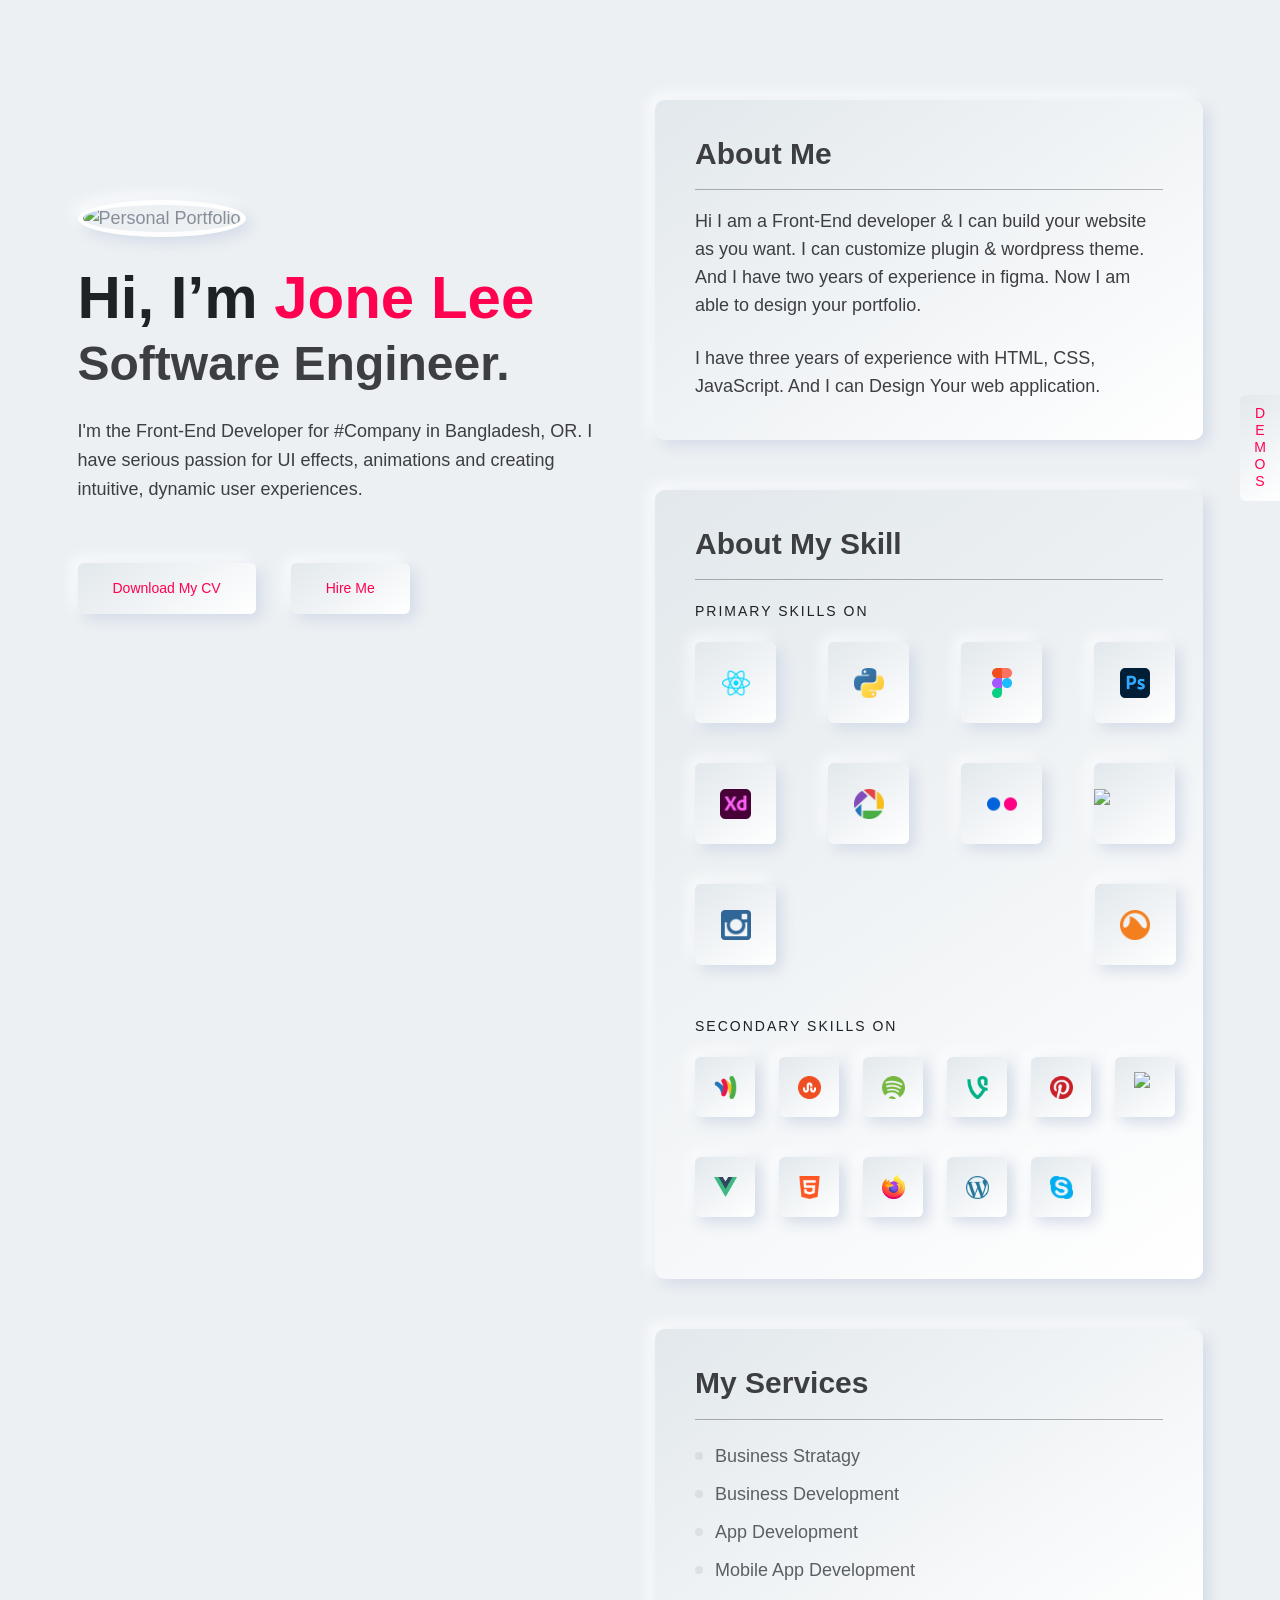
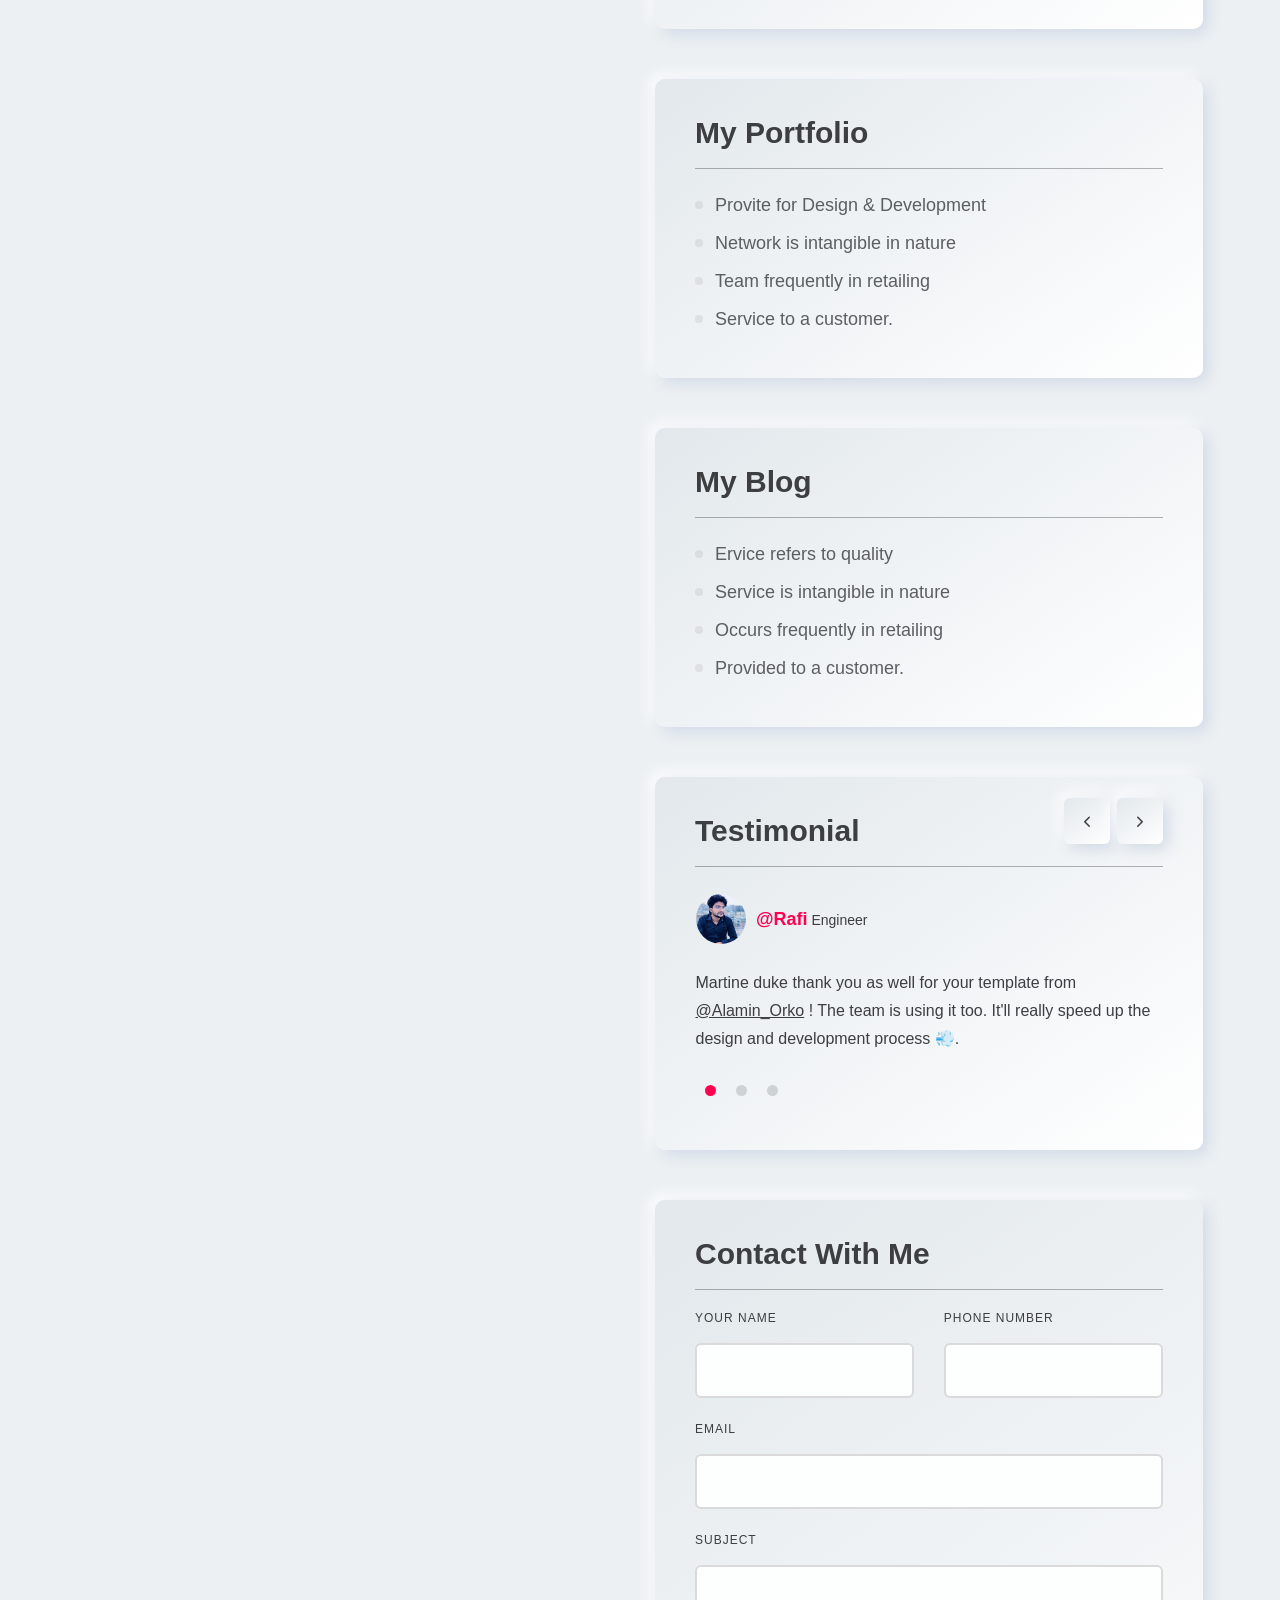
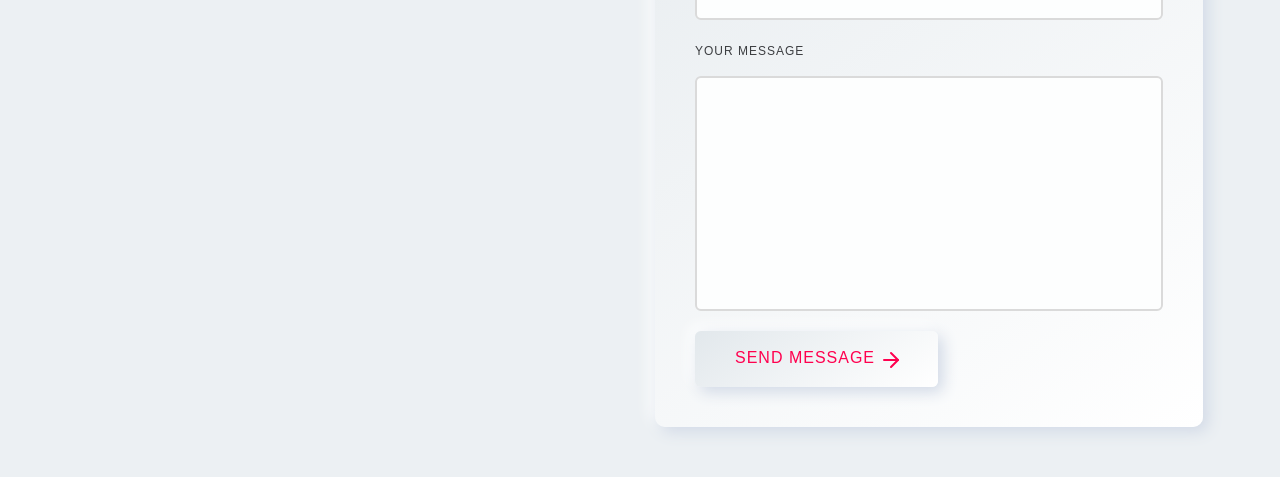
==== commit 1f5cf4a4: "images changes" ====
--- a/home-freelancer-white-version.html
+++ b/home-freelancer-white-version.html
@@ -9,7 +9,7 @@
     <meta name="description" content="">
     <meta name="viewport" content="width=device-width, initial-scale=1, shrink-to-fit=no">
     <!-- Favicon -->
-    <link rel="shortcut icon" type="image/x-icon" href="assets/images/favicon.ico">
+    <link rel="icon" type="image/jpeg" href="assets/images/logo/logo.jpeg">
     <!-- CSS 
     ============================================ -->
     <link rel="stylesheet" href="assets/css/vendor/bootstrap.min.css">
@@ -976,4 +976,4 @@
 <script defer="" src="../../beacon.min.js/v833ccba57c9e4d2798f2e76cebdd09a11778172276447" integrity="sha512-57MDmcccJXYtNnH+ZiBwzC4jb2rvgVCEokYN+L/nLlmO8rfYT/gIpW2A569iJ/3b+0UEasghjuZH/ma3wIs/EQ==" data-cf-beacon='{"version":"2024.11.0","token":"25a8d25ee303476fa178123446f2baab","r":1,"server_timing":{"name":{"cfCacheStatus":true,"cfEdge":true,"cfExtPri":true,"cfL4":true,"cfOrigin":true,"cfSpeedBrain":true},"location_startswith":null}}' crossorigin="anonymous"></script>
 </body>
 
-</html>+</html>
--- a/assets/css/style.css
+++ b/assets/css/style.css
@@ -11262,9 +11262,41 @@
 .logo a img {
   transition: 0.3s;
 }
+.brand-wordmark {
+  display: inline-flex !important;
+  align-items: center;
+  gap: 8px;
+  color: var(--color-lightn);
+  font-family: var(--font-secondary);
+  font-size: 24px;
+  font-weight: 800;
+  line-height: 1;
+  letter-spacing: 2px;
+  text-decoration: none;
+  transition: 0.3s;
+}
+.brand-wordmark strong {
+  color: var(--color-primary);
+  font-weight: 800;
+}
+.brand-wordmark:hover {
+  color: var(--color-primary);
+  transform: translateY(-1px);
+}
+.white-version .brand-wordmark {
+  color: var(--color-heading-wv);
+}
+.popup-mobile-menu .brand-wordmark {
+  font-size: 22px;
+}
 @media only screen and (max-width: 767px) {
   .logo a img {
     max-height: 54px;
+  }
+  .brand-wordmark {
+    gap: 6px;
+    font-size: 20px;
+    letter-spacing: 1.5px;
   }
 }
 
@@ -15036,18 +15068,21 @@
   border-radius: 6px;
   background: var(--background-color-1);
   box-shadow: var(--shadow-1);
-  display: inline-block;
+  display: inline-flex;
+  flex-wrap: nowrap;
+  align-items: center;
+  white-space: nowrap;
 }
 @media only screen and (max-width: 767px) {
   .testimonial .inner .card-description .title-area .rating {
     padding: 15px 25px;
-    display: flex;
+    display: inline-flex;
   }
 }
 @media only screen and (max-width: 479px) {
   .testimonial .inner .card-description .title-area .rating {
-    padding: 5px 17px 9px 17px;
-    display: inline-block;
+    padding: 5px 12px 9px 12px;
+    display: inline-flex;
   }
 }
 .testimonial .inner .card-description .title-area .rating img {
@@ -16554,6 +16589,11 @@
   font-size: 16px;
 }
 
+.contact-form-status.error-msg {
+  color: #f10;
+  font-size: 16px;
+}
+
 .success-msg {
   margin-top: 20px;
   background: rgba(62, 183, 94, 0.1803921569);
@@ -16563,6 +16603,11 @@
 }
 
 .success-msg p {
+  color: green;
+  font-size: 16px;
+}
+
+.contact-form-status.success-msg {
   color: green;
   font-size: 16px;
 }
@@ -17187,6 +17232,30 @@
 }
 .footer-area .logo a img {
   max-height: 100px;
+}
+.footer-area .footer-brand-logo img {
+  width: 110px;
+  height: 110px;
+  max-height: none;
+  border-radius: 50%;
+  object-fit: cover;
+}
+.footer-area .footer-brand-name {
+  margin: 18px 0 0;
+  color: var(--color-lightn);
+  font-family: var(--font-secondary);
+  font-size: 24px;
+  font-weight: 800;
+  line-height: 1.2;
+  letter-spacing: 1.5px;
+  text-transform: uppercase;
+}
+.footer-area .footer-brand-name strong {
+  color: var(--color-primary);
+  font-weight: 800;
+}
+.white-version .footer-area .footer-brand-name {
+  color: var(--color-heading-wv);
 }
 
 /*-----------------------
